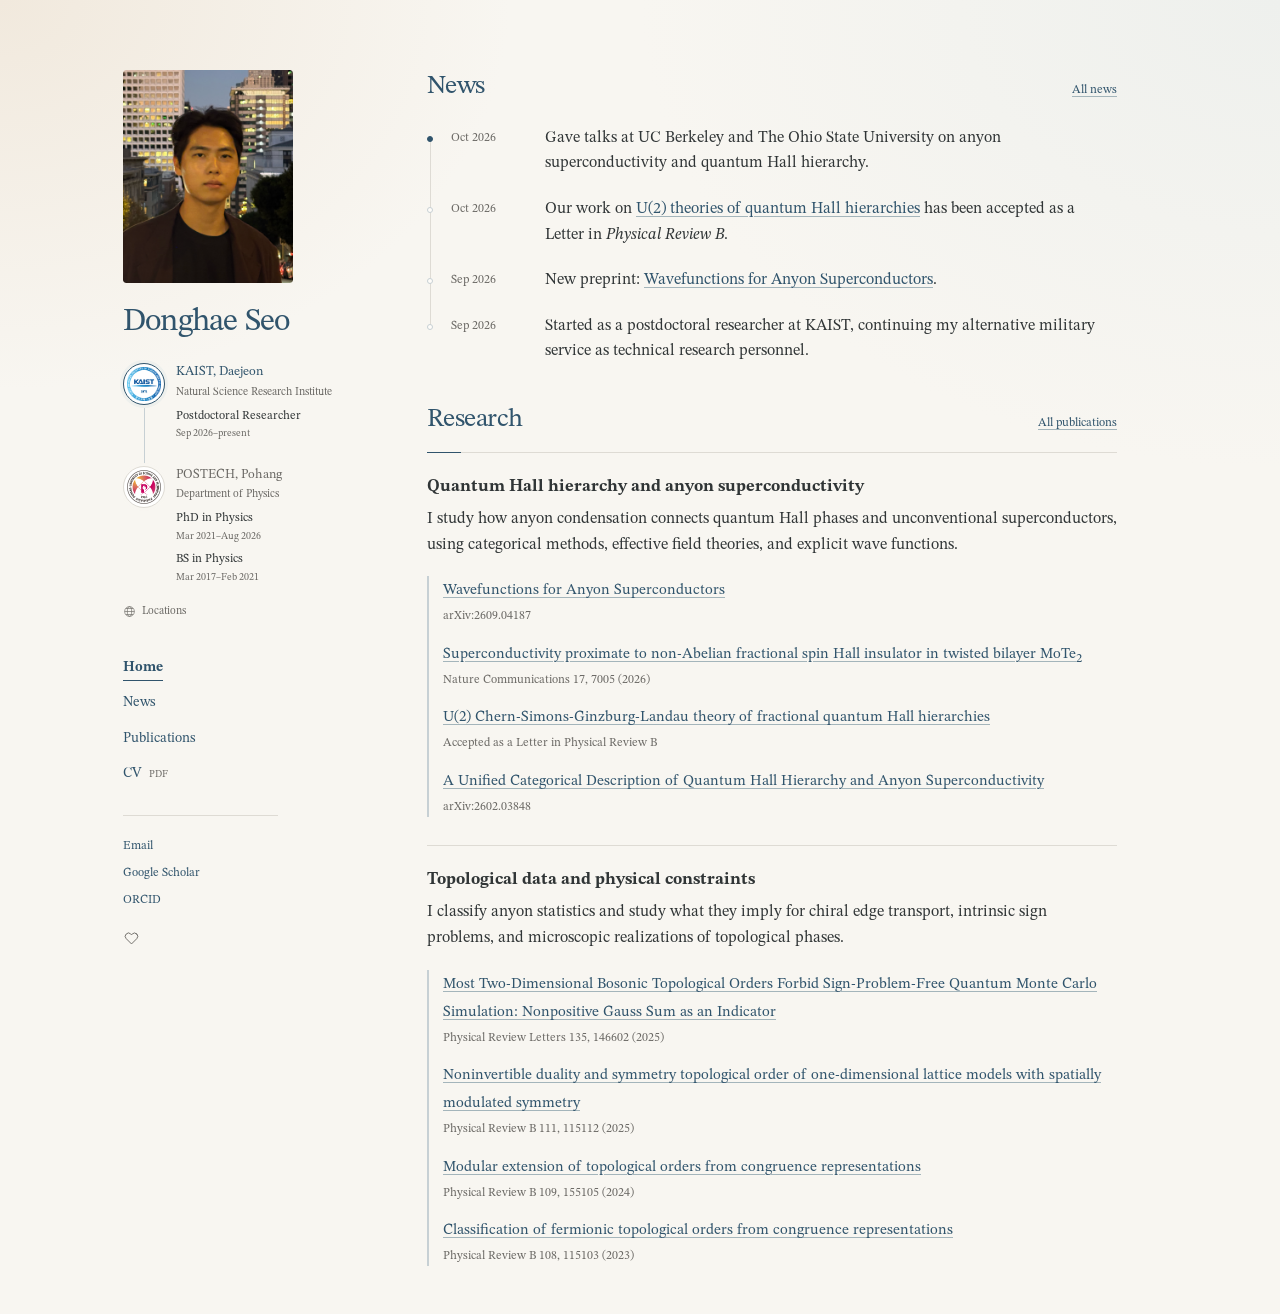
==== index.html @ d4c084c3 "Combine October Berkeley and Ohio State talks and name Kyoto University" ====
<!doctype html>
<html lang="en">
<head>
  <!-- Google tag (gtag.js): G-DH060W1ZBT; initialized once by analytics.js. -->
  <script src="analytics.js?v=5"></script>
  <meta charset="utf-8">
  <meta name="viewport" content="width=device-width, initial-scale=1">
  <meta name="description" content="Donghae Seo is a theoretical physicist at KAIST studying topological phases of matter and the physical consequences of anyon statistics.">
  <title>Donghae Seo</title>
  <link rel="icon" href="data:,">
  <script src="themes.js?v=8"></script>
  <link rel="stylesheet" href="styles.css?v=23">
  <link rel="stylesheet" href="kaist-theme.css?v=13">
  <script defer src="motion.js"></script>
  <script defer src="profile.js?v=3"></script>
  <script defer src="assets/map/d3.v7.9.0.min.js"></script>
  <script defer src="assets/map/topojson-client.v3.1.0.min.js"></script>
  <script defer src="assets/map/land-50m.js"></script>
  <script defer src="assets/map/land-110m.js"></script>
  <script defer src="locations-data.js?v=6"></script>
  <script defer src="locations-layout.js?v=1"></script>
  <script defer src="locations.js?v=2"></script>
</head>
<body>
  <a class="skip-link" href="#main">Skip to content</a>
  <div class="site-layout">
    <header class="identity">
      <div class="profile-heading">
        <details class="photo-disclosure">
          <summary class="photo-trigger" aria-label="Portrait of Donghae Seo — photo location and date" aria-controls="photo-note">
            <img class="profile-photo" src="assets/donghae-seo-san-francisco-2026-profile-4x5.png" alt="Portrait of Donghae Seo" width="1600" height="2000">
          </summary>
          <p class="photo-note" id="photo-note">San Francisco <span class="photo-date">· 2026</span></p>
        </details>
        <div class="profile-details">
          <details class="name-disclosure">
            <summary class="site-name" aria-controls="name-note" aria-label="Donghae Seo — Korean name and pronunciation">Donghae Seo</summary>
            <div class="name-note" id="name-note">
              <p class="name-korean" lang="ko">서동해</p>
              <p class="name-pronunciation" aria-label="Approximate English pronunciation">Donghae <span>“dong-heh”</span><br>Seo <span>“suh”</span></p>
              <div class="name-hint">
                <p>A couple of pronunciation hints:</p>
                <dl class="name-memory">
                  <div><dt>hae</dt><dd>“head” without the <em>d</em></dd></div>
                  <div><dt>Seo</dt><dd>“sun” without the <em>n</em></dd></div>
                </dl>
              </div>
            </div>
          </details>
          <details class="affiliation-history" open>
            <summary class="affiliation-summary">
              <span class="affiliation-current">
                <img src="assets/kaist-emblem.gif" alt="" width="32" height="32">
                <span class="affiliation-current-label"><span class="affiliation-current-school">KAIST, Daejeon</span><span class="affiliation-current-title">Postdoctoral Researcher</span></span>
              </span>
              <span class="affiliation-summary-heading">Affiliations</span>
              <span class="affiliation-more"><span class="affiliation-more-label">More</span><span class="affiliation-less-label">Less</span></span>
            </summary>
            <ol class="affiliations" aria-label="Affiliation timeline: select a color theme">
              <li>
                <span class="affiliation-choice current-affiliation">
                  <span class="affiliation-badge"><img class="affiliation-emblem" src="assets/kaist-emblem.gif" alt="" width="34" height="34"></span>
                  <span class="affiliation-label">
                    <span class="affiliation-school">KAIST, Daejeon</span>
                    <span class="affiliation-unit">Natural Science Research Institute</span>
                    <span class="affiliation-positions">
                      <span class="affiliation-position"><span class="affiliation-title">Postdoctoral Researcher</span><span class="affiliation-period">Sep 2026–present</span></span>
                    </span>
                  </span>
                </span>
              </li>
              <li>
                <span class="affiliation-choice former-affiliation">
                  <span class="affiliation-badge"><img class="affiliation-emblem" src="assets/postech-emblem.png" alt="" width="34" height="34"></span>
                  <span class="affiliation-label">
                    <span class="affiliation-school">POSTECH, Pohang</span>
                    <span class="affiliation-unit">Department of Physics</span>
                    <span class="affiliation-positions">
                      <span class="affiliation-position"><span class="affiliation-title">PhD in Physics</span><span class="affiliation-period">Mar 2021–Aug 2026</span></span>
                      <span class="affiliation-position"><span class="affiliation-title">BS in Physics</span><span class="affiliation-period">Mar 2017–Feb 2021</span></span>
                    </span>
                  </span>
                </span>
              </li>
            </ol>
          </details>
          <details class="location-disclosure">
            <summary class="location-trigger" aria-controls="location-panel">
              <svg viewBox="0 0 24 24" aria-hidden="true"><circle cx="12" cy="12" r="9"/><ellipse cx="12" cy="12" rx="4" ry="9"/><path d="M3 12h18M5 6.5h14M5 17.5h14"/></svg>
              <span>Locations</span>
            </summary>
            <div class="location-panel" id="location-panel">
              <div class="location-heading"><span>Affiliations &amp; visits</span><div class="location-views" aria-label="Map view"><button type="button" data-map-view="map" aria-pressed="true">Map</button><button type="button" data-map-view="globe" aria-pressed="false">Globe</button></div></div>
              <svg class="location-map" viewBox="0 0 320 180" role="group" aria-label="Affiliations and institutions visited in South Korea, Japan, the United Kingdom, and the United States"></svg>
              <div class="location-map-tools"><span class="location-map-caption">Select a dot</span><div class="location-zoom-controls" aria-label="Map zoom"><button class="location-zoom-step location-zoom-out" type="button" aria-label="Zoom out" disabled>−</button><button class="location-zoom" type="button" disabled>World view</button><button class="location-zoom-step location-zoom-in" type="button" aria-label="Zoom in">+</button></div></div>
              <div class="location-legend" aria-label="Filled dots mark affiliations; outlined dots mark visits"><span><i class="legend-affiliation"></i>Affiliations</span><span><i class="legend-visit"></i>Visits</span></div>
              <label class="location-picker-label" for="location-select">Choose an institution</label>
              <select class="location-picker" id="location-select" aria-label="Choose an institution">
                <optgroup label="Affiliations"><option value="kaist">KAIST · Daejeon</option><option value="postech">POSTECH · Pohang</option></optgroup>
              </select>
              <div class="location-status" aria-live="polite"><p class="location-name">KAIST</p><p class="location-city">Daejeon, South Korea</p></div>
              <div class="location-cluster" hidden><div class="location-cluster-heading"><span class="location-cluster-title"></span><button class="location-cluster-close" type="button">Collapse</button></div><ul class="location-cluster-list" aria-label="Institutions in this group"></ul></div>
            </div>
          </details>
          <span class="theme-status" role="status" aria-live="polite"></span>
        </div>
      </div>
      <nav class="site-nav" aria-label="Main navigation">
        <a href="index.html" aria-current="page">Home</a>
        <a href="news.html">News</a>
        <a href="publications.html">Publications</a>
        <a href="assets/Donghae_Seo_CV.pdf">CV <span class="format">PDF</span></a>
      </nav>
      <div class="profile-links" aria-label="Contact and academic profiles">
        <details class="email-disclosure">
          <summary class="email-trigger" aria-controls="email-note" aria-label="Show KAIST email address">Email</summary>
          <div class="email-note" id="email-note">
            <a class="email-address" hidden></a>
            <noscript>donghae.seo [at] kaist.ac.kr</noscript>
          </div>
        </details>
        <a href="https://scholar.google.com/citations?user=h_EDQb0AAAAJ&amp;hl=en">Google Scholar</a>
        <a href="https://orcid.org/0009-0005-3455-2430">ORCID</a>
        <a class="personal-link" href="https://munjungkim.github.io/index.html" aria-label="My wife’s homepage">
          <svg viewBox="0 0 24 24" aria-hidden="true" focusable="false"><path d="M20.5 4.8a5.2 5.2 0 0 0-7.4 0L12 5.9l-1.1-1.1a5.2 5.2 0 0 0-7.4 7.4L12 20.7l8.5-8.5a5.2 5.2 0 0 0 0-7.4Z" stroke-linecap="round" stroke-linejoin="round"/></svg>
        </a>
      </div>
    </header>
    <div class="content-column">
      <main id="main">
        <section id="news" class="news-section" aria-labelledby="news-heading">
          <div class="section-heading">
            <h2 id="news-heading">News</h2>
            <a href="news.html">All news</a>
          </div>
          <ul class="news-list" role="list" aria-labelledby="news-heading">
            <li>
              <time datetime="2026-10">Oct 2026</time>
              <p>Gave talks at UC Berkeley and The Ohio State University on anyon superconductivity and quantum Hall hierarchy.</p>
            </li>
            <li>
              <time datetime="2026-10-05">Oct 2026</time>
              <p>Our work on <a href="https://doi.org/10.1103/fbz5-mbr4">U(2) theories of quantum Hall hierarchies</a> has been accepted as a Letter in <em>Physical Review B</em>.</p>
            </li>
            <li>
              <time datetime="2026-09-03">Sep 2026</time>
              <p>New preprint: <a href="https://arxiv.org/abs/2609.04187">Wavefunctions for Anyon Superconductors</a>.</p>
            </li>
            <li>
              <time datetime="2026-09">Sep 2026</time>
              <p>Started as a postdoctoral researcher at KAIST, continuing my alternative military service as technical research personnel.</p>
            </li>
          </ul>
        </section>

        <section id="research" class="research-section" aria-labelledby="research-heading">
          <div class="section-heading">
            <h2 id="research-heading">Research</h2>
            <a href="publications.html">All publications</a>
          </div>

          <article class="research-project">
            <h3>Quantum Hall hierarchy and anyon superconductivity</h3>
            <p>I study how anyon condensation connects quantum Hall phases and unconventional superconductors, using categorical methods, effective field theories, and explicit wave functions.</p>
            <ul class="research-papers" aria-label="Papers on quantum Hall hierarchy and anyon superconductivity">
              <li>
                <a href="https://arxiv.org/abs/2609.04187">Wavefunctions for Anyon Superconductors</a>
                <span class="paper-meta">arXiv:2609.04187</span>
              </li>
              <li>
                <a href="https://doi.org/10.1038/s41467-026-73777-8">Superconductivity proximate to non-Abelian fractional spin Hall insulator in twisted bilayer MoTe<sub>2</sub></a>
                <span class="paper-meta">Nature Communications 17, 7005 (2026)</span>
              </li>
              <li>
                <a href="https://doi.org/10.1103/fbz5-mbr4">U(2) Chern-Simons-Ginzburg-Landau theory of fractional quantum Hall hierarchies</a>
                <span class="paper-meta">Accepted as a Letter in Physical Review B</span>
              </li>
              <li>
                <a href="https://arxiv.org/abs/2602.03848">A Unified Categorical Description of Quantum Hall Hierarchy and Anyon Superconductivity</a>
                <span class="paper-meta">arXiv:2602.03848</span>
              </li>
            </ul>
          </article>

          <article class="research-project">
            <h3>Topological data and physical constraints</h3>
            <p>I classify anyon statistics and study what they imply for chiral edge transport, intrinsic sign problems, and microscopic realizations of topological phases.</p>
            <ul class="research-papers" aria-label="Papers on topological data and physical constraints">
              <li>
                <a href="https://doi.org/10.1103/c8n5-l11j">Most Two-Dimensional Bosonic Topological Orders Forbid Sign-Problem-Free Quantum Monte Carlo Simulation: Nonpositive Gauss Sum as an Indicator</a>
                <span class="paper-meta">Physical Review Letters 135, 146602 (2025)</span>
              </li>
              <li>
                <a href="https://doi.org/10.1103/PhysRevB.111.115112">Noninvertible duality and symmetry topological order of one-dimensional lattice models with spatially modulated symmetry</a>
                <span class="paper-meta">Physical Review B 111, 115112 (2025)</span>
              </li>
              <li>
                <a href="https://doi.org/10.1103/PhysRevB.109.155105">Modular extension of topological orders from congruence representations</a>
                <span class="paper-meta">Physical Review B 109, 155105 (2024)</span>
              </li>
              <li>
                <a href="https://doi.org/10.1103/PhysRevB.108.115103">Classification of fermionic topological orders from congruence representations</a>
                <span class="paper-meta">Physical Review B 108, 115103 (2023)</span>
              </li>
            </ul>
          </article>
        </section>
      </main>

    </div>
  </div>
</body>
</html>
---- styles.css ----
* { box-sizing: border-box; }
:root {
  color-scheme: light;
  --paper: #f8f6f1;
  --surface: #fffdfa;
  --ink: #303536;
  --muted: #6b6965;
  --link: #30546c;
  --rule: #dedbd4;
  --serif: 'STIX Two Text', 'Times New Roman', serif;
}
html { scroll-padding-top: 30px; }
body {
  margin: 0;
  min-height: 100vh;
  background-color: var(--paper);
  /* Soft light at the page edges echoes the portrait; it fades before the
     longer reading sections and follows the selected affiliation palette. */
  background-image:
    radial-gradient(ellipse 680px 520px at 0 0, #f1e9dd 0%, transparent 75%),
    radial-gradient(ellipse 820px 600px at 100% 0, var(--theme-wash, #eef0ed) 0%, transparent 78%);
  background-size: 100% 700px;
  background-repeat: no-repeat;
  color: var(--ink);
  font: 16px/1.75 var(--serif);
  -webkit-font-smoothing: antialiased;
}
button, input, select, textarea { font-family: inherit; }
a { color: var(--link); text-decoration: underline; text-decoration-color: #9eb2c0; text-underline-offset: 3px; text-decoration-thickness: 1px; }
a:hover { color: #122f43; text-decoration-color: currentColor; }
a:focus-visible { outline: 2px solid var(--link); outline-offset: 5px; }
p { margin: 0 0 18px; }
h1, h2, h3, h4 { color: var(--ink); }
.site-layout { display: grid; grid-template-columns: 220px minmax(0, 690px); gap: 84px; max-width: 1114px; margin: 70px auto 0; padding: 0 40px; }
.identity { position: sticky; top: 56px; align-self: start; }
.photo-disclosure { position: relative; width: fit-content; margin-bottom: 20px; }
.photo-trigger { display: block; overflow: hidden; list-style: none; cursor: pointer; border-radius: 3px; }
.photo-trigger::-webkit-details-marker { display: none; }
.photo-trigger::marker { content: ''; }
.photo-trigger:focus-visible { outline: 2px solid var(--link); outline-offset: 4px; }
.profile-photo { display: block; width: 170px; height: auto; aspect-ratio: 4 / 5; object-fit: cover; object-position: center; border-radius: 3px; margin: 0; }
.photo-note { position: absolute; top: 100%; left: 0; margin: 7px 0 0; color: var(--muted); font-size: 11px; line-height: 1.2; white-space: nowrap; }
.photo-date { white-space: nowrap; }
.profile-details { min-width: 0; }
.name-disclosure { position: relative; width: fit-content; max-width: 100%; margin-bottom: 16px; }
.site-name { display: block; color: var(--ink); font: 400 32px/1.2 var(--serif); letter-spacing: -.035em; white-space: nowrap; list-style: none; cursor: pointer; }
.site-name::-webkit-details-marker { display: none; }
.site-name::marker { content: ""; }
.site-name:hover { color: var(--link); }
.site-name:focus-visible { outline: 2px solid var(--link); outline-offset: 5px; }
.name-note { position: absolute; top: 100%; left: 0; z-index: 3; width: 284px; max-width: calc(100vw - 48px); padding: 14px 16px; border: 1px solid var(--rule); border-radius: 3px; background: var(--surface); box-shadow: 0 4px 14px #26333d12; }
.name-korean { font: 500 17px/1.5 var(--serif); letter-spacing: .08em; margin: 0 0 5px; }
.name-pronunciation { font: 12px/1.7 var(--serif); margin: 0; }
.name-pronunciation span { color: var(--muted); }
.name-hint { margin: 9px 0 0; padding-top: 9px; border-top: 1px solid var(--rule); color: var(--muted); font-size: 12px; line-height: 1.6; }
.name-hint em { color: var(--ink); }
.name-hint p { margin: 0 0 7px; font-size: 11px; }
.name-memory { margin: 0; font-size: 12px; line-height: 1.65; }
.name-memory > div { display: grid; grid-template-columns: 39px 1fr; gap: 6px; margin-top: 3px; }
.name-memory dt { color: var(--ink); }
.name-memory dd { margin: 0; }
.location-disclosure { position: relative; width: fit-content; margin-top: 9px; z-index: 2; }
.location-trigger { display: inline-flex; align-items: center; gap: 6px; min-height: 28px; color: var(--muted); font-size: 11px; cursor: pointer; list-style: none; }
.location-trigger::-webkit-details-marker { display: none; }
.location-trigger::marker { content: ''; }
.location-trigger svg { width: 13px; height: 13px; fill: none; stroke: currentColor; stroke-width: 1.2; }
.location-trigger:hover, .location-disclosure[open] .location-trigger { color: var(--link); }
.location-trigger:focus-visible { outline: 2px solid var(--link); outline-offset: 3px; }
.identity:has(.location-disclosure[open]) { z-index: 10; }
.location-panel { position: fixed; z-index: 20; width: 352px; max-width: calc(100vw - 32px); max-height: calc(100vh - 32px); max-height: calc(100dvh - 32px); overflow-y: auto; overscroll-behavior: contain; padding: 13px 14px 12px; border: 1px solid var(--rule); border-top: 2px solid var(--theme-accent); border-radius: 3px; background: var(--surface); box-shadow: 0 6px 22px #26333d15; }
.location-heading, .location-map-tools { display: flex; align-items: center; justify-content: space-between; gap: 8px; }
.location-heading > span { font-size: 13px; color: var(--ink); }
.location-views { display: inline-flex; padding: 2px; border: 1px solid var(--rule); border-radius: 4px; }
.location-panel button { font-family: inherit; font-size: 11px; line-height: 1.3; cursor: pointer; color: var(--muted); background: none; border: 0; }
.location-views button { min-height: 27px; padding: 5px 9px; border-radius: 2px; }
.location-views button[aria-pressed='true'] { background: var(--theme-wash); color: var(--link); }
.location-map { display: block; width: 100%; height: auto; margin-top: 10px; overflow: hidden; border-radius: 2px; }
.location-map.is-globe { cursor: grab; touch-action: none; }
.location-map.is-globe:active { cursor: grabbing; }
.location-map:focus-visible { outline: 2px solid var(--link); outline-offset: 2px; }
.map-ocean { fill: #f2f1ec; stroke: #dcded8; stroke-width: .7; }
.map-land { fill: #d8dfdc; stroke: #fff; stroke-width: .4; stroke-linejoin: round; }
.map-grid { fill: none; stroke: #d7dcd7; stroke-width: .45; opacity: .85; }
.map-label { font-family: var(--serif); font-size: 10px; fill: #536170; paint-order: stroke; stroke: white; stroke-width: 3px; stroke-linejoin: round; }
.map-marker-button { cursor: pointer; outline: none; }
.map-marker-button:focus-visible .map-marker { stroke: var(--link); stroke-width: 3; }
.map-marker { stroke: white; stroke-width: 1.2; }
.map-halo { fill: none; stroke-width: 1; opacity: .5; }
.location-map-tools { min-height: 26px; margin-bottom: 8px; }
.location-map-caption { color: var(--muted); font-size: 10px; }
.location-zoom-controls { display: flex; align-items: center; gap: 2px; margin-left: auto; flex-shrink: 0; }
.location-panel .location-zoom { min-height: 30px; padding: 3px 5px; color: var(--link); }
.location-panel .location-zoom-step { width: 30px; height: 30px; border: 1px solid var(--rule); border-radius: 3px; font-size: 18px; color: var(--link); }
.location-panel button:disabled { opacity: .35; cursor: default; }
.location-panel button:focus-visible { outline: 2px solid var(--link); outline-offset: 2px; }
.location-zoom:hover { text-decoration: underline; text-underline-offset: 3px; }
.location-legend { display: flex; gap: 14px; margin: 0 0 8px; font-size: 10px; color: var(--muted); }
.location-legend span { display: flex; align-items: center; gap: 5px; }
.location-legend i { display: inline-block; width: 6px; height: 6px; border-radius: 50%; border: 1px solid #577f82; }
.legend-affiliation { background: #577f82; }
.legend-visit { background: var(--surface); }
.location-picker-label { position: absolute; width: 1px; height: 1px; overflow: hidden; clip-path: inset(50%); white-space: nowrap; }
.location-picker { width: 100%; min-height: 36px; padding: 6px 8px; border: 1px solid var(--rule); border-radius: 3px; background: var(--surface); color: var(--ink); font: 12px/1.4 var(--serif); }
.location-picker:focus-visible { outline: 2px solid var(--link); outline-offset: 2px; }
.location-status { margin: 10px 0 0; color: var(--muted); font-size: 11px; line-height: 1.45; }
.location-status p { margin: 0; }
.location-status .location-name { color: var(--ink); font-size: 13px; }
.location-status .location-city { margin-top: 3px; font-size: 10px; }
.location-cluster { margin-top: 12px; padding-top: 10px; border-top: 1px solid var(--rule); }
.location-cluster[hidden] { display: none; }
.location-cluster-heading { display: flex; align-items: center; justify-content: space-between; color: var(--muted); font-size: 11px; }
.location-panel .location-cluster-close { min-height: 28px; color: var(--link); }
.location-cluster-list { list-style: none; margin: 4px 0 0; padding: 0; max-height: 176px; overflow-y: auto; }
.location-panel .location-cluster-list button { display: flex; gap: 8px; align-items: center; text-align: left; width: 100%; min-height: 36px; padding: 5px 6px; color: var(--ink); border-radius: 3px; font-size: 12px; line-height: 1.4; }
.location-cluster-list button:hover, .location-cluster-list button[aria-pressed='true'] { background: var(--theme-wash, #edf3f5); }
.map-marker-hit { fill: transparent; cursor: pointer; }
.site-nav { display: flex; flex-direction: column; align-items: flex-start; gap: 9px; margin-top: 32px; font-size: 14px; }
.site-nav a { text-decoration: none; }
.site-nav a:hover { text-decoration: underline; }
.site-nav a[aria-current="page"] { color: var(--ink); font-weight: 600; }
.site-nav a[aria-current="page"]::after { content: ""; display: block; height: 1px; background: #738895; margin-top: 1px; }
.format { font-size: 10px; color: var(--muted); margin-left: 4px; }
.profile-links { display: flex; flex-direction: column; align-items: flex-start; gap: 6px; margin-top: 27px; padding-top: 20px; border-top: 1px solid var(--rule); width: 155px; font-size: 12px; }
.profile-links a { text-decoration: none; }
.profile-links a:hover { text-decoration: underline; }
.email-disclosure { position: relative; }
.email-trigger { display: block; color: var(--link); list-style: none; cursor: pointer; }
.email-trigger::-webkit-details-marker { display: none; }
.email-trigger::marker { content: ""; }
.email-trigger:hover { text-decoration: underline; text-underline-offset: 3px; }
.email-trigger:focus-visible { outline: 2px solid var(--link); outline-offset: 5px; }
.email-note { position: absolute; top: 100%; left: 0; z-index: 2; width: max-content; max-width: calc(100vw - 48px); padding: 10px 12px; border: 1px solid var(--rule); border-radius: 3px; background: var(--surface); box-shadow: 0 4px 14px #26333d12; }
.email-address { overflow-wrap: anywhere; }
.email-address[hidden] { display: none; }
.content-column { min-width: 0; }
h1 { font: 400 31px/1.25 var(--serif); letter-spacing: -.025em; margin: 0 0 24px; }
.news-section, .research-section { margin-top: 38px; }
.news-section:first-child { margin-top: 0; }
.section-heading { display: flex; justify-content: space-between; align-items: baseline; gap: 20px; padding-bottom: 15px; border-bottom: 1px solid var(--rule); }
h2 { font: 400 26px/1.3 var(--serif); letter-spacing: -.02em; margin: 0; }
.section-heading > a { font-size: 12px; white-space: nowrap; }
.news-list { list-style: none; padding: 0; margin: 20px 0 0; }
.news-list li { display: grid; grid-template-columns: 80px minmax(0, 1fr); gap: 18px; margin-top: 15px; }
.news-list time, .news-date { color: var(--muted); font-size: 12px; line-height: 1.8; padding-top: 2px; white-space: nowrap; }
.news-list p { font-size: 14px; line-height: 1.75; margin: 0; }
.research-project { padding-top: 22px; }
.research-project h3 { font: 600 15px/1.5 var(--serif); margin: 0 0 4px; }
.research-project p { font-size: 14px; line-height: 1.8; margin: 0; }
.research-project + .research-project { margin-top: 28px; border-top: 1px solid var(--rule); }
.research-papers { list-style: none; margin: 18px 0 0; padding: 0 0 0 14px; border-left: 2px solid var(--rule); }
.research-papers li + li { margin-top: 13px; }
.research-papers a { font-size: 13px; line-height: 1.65; }
.paper-meta { display: block; color: var(--muted); font-size: 11px; line-height: 1.7; margin-top: 2px; }
.news-page > h1 { margin-bottom: 32px; }
.news-page .news-year { margin: 0 0 18px; color: var(--link); font: 400 22px/1.3 var(--serif); letter-spacing: -.015em; break-after: avoid; }
:is(.news-page, .news-section) .news-list { margin: 0; padding-left: 24px; }
:is(.news-page, .news-section) .news-list li { position: relative; grid-template-columns: 76px minmax(0, 1fr); gap: 18px; margin: 0; padding: 0 0 26px; }
:is(.news-page, .news-section) .news-list li:last-child { padding-bottom: 0; }
:is(.news-page, .news-section) .news-list li::before { content: ''; box-sizing: border-box; position: absolute; z-index: 1; left: -24px; top: 10px; width: 6px; height: 6px; border: 1px solid var(--theme-soft, var(--rule)); border-radius: 50%; background: var(--surface); }
:is(.news-page, .news-section) .news-list li:not(:last-child)::after { content: ''; position: absolute; left: -21.5px; top: 13px; bottom: -13px; width: 1px; background: var(--rule); }
:is(.news-page, .news-section) .news-list:first-of-type li:first-child::before { border-color: var(--link); background: var(--link); }
:is(.news-page, .news-section) .news-list time { padding-top: 3px; font-size: 12px; line-height: 1.65; font-variant-numeric: tabular-nums; }
.news-page .news-list p { font-size: 16px; line-height: 1.65; }
.news-page .news-list + .news-year { margin-top: 38px; }
.news-section .section-heading { padding-bottom: 0; border-bottom: 0; }
.news-section .section-heading::after { content: none; }
.news-section .news-list { margin-top: 22px; }
.news-section .news-list li { padding-bottom: 20px; }
.news-section .news-list li:last-child { padding-bottom: 0; }
.publication-page > h1 { margin-bottom: 12px; }
.publication-legend { color: var(--muted); font-size: 12px; line-height: 1.65; margin: 0 0 32px; }
.publication-group { display: flex; align-items: center; gap: 16px; margin: 0; color: var(--link); font: 600 14px/1.5 var(--serif); letter-spacing: .02em; }
.publication-group::after { content: ''; height: 1px; flex: 1; min-width: 20px; background: var(--rule); }
.publication-list { list-style: none; padding: 0; margin: 0; }
.publication-list li { margin: 0; padding: 22px 0; }
.publication-list li + li { border-top: 1px solid var(--rule); }
.publication-list h3 { font: 400 18px/1.45 var(--serif); margin: 0 0 7px; }
.publication-list h3 a { color: var(--ink); text-decoration: none; }
.publication-list h3 a:hover, .publication-list h3 a:focus-visible { color: var(--link); text-decoration: underline; }
.publication-list p { font-size: 14px; line-height: 1.6; margin: 0; }
.authors { color: var(--muted); }
.authors strong { font-weight: 600; color: var(--ink); }
.publication-list .venue { padding-top: 5px; font-size: 13px; }
.venue a { text-decoration: none; }
.venue a:hover, .venue a:focus-visible { text-decoration: underline; }
.publication-list + .publication-group { margin-top: 22px; }
sup { font-size: .72em; line-height: 0; }
footer { border-top: 1px solid var(--rule); margin-top: 55px; padding: 18px 0 30px; font-size: 11px; color: var(--muted); }
.personal-link { display: grid; place-items: center; width: 44px; height: 44px; margin-left: -14px; color: var(--muted); }
.personal-link svg { width: 15px; height: 15px; fill: none; stroke: currentColor; stroke-width: 1.5; transition: color 160ms ease, fill 160ms ease; }
.personal-link:hover, .personal-link:focus-visible { color: #a45e74; }
.personal-link:hover svg, .personal-link:focus-visible svg { fill: #a45e7410; }
.personal-link:focus-visible { outline: 2px solid var(--link); outline-offset: 0; border-radius: 3px; }
.skip-link { position: absolute; top: 8px; left: 8px; transform: translateY(-200%); background: var(--surface); padding: 5px 10px; z-index: 2; }
.skip-link:focus { transform: translateY(0); }
.analytics-banner { position: fixed; z-index: 3; bottom: 18px; left: 50%; transform: translateX(-50%); width: min(680px, calc(100% - 32px)); padding: 18px; border: 1px solid var(--rule); background: var(--surface); box-shadow: 0 3px 18px #26333d1a; }
.analytics-banner[hidden] { display: none; }
.analytics-banner p { font-size: 13px; line-height: 1.6; margin: 0 0 12px; }
.analytics-actions { display: flex; flex-wrap: wrap; justify-content: flex-end; gap: 10px; }
.analytics-actions button { border: 1px solid var(--link); border-radius: 3px; padding: 7px 14px; background: var(--surface); color: var(--link); font: 500 13px/1.5 var(--serif); cursor: pointer; }
.analytics-settings { display: block; border: 0; padding: 0; margin-top: 8px; background: none; color: var(--link); text-decoration: underline; text-underline-offset: 3px; font: inherit; cursor: pointer; }
button:focus-visible { outline: 2px solid var(--link); outline-offset: 4px; }
@media (max-width: 1000px) {
  .site-layout { grid-template-columns: 195px minmax(0, 1fr); gap: 46px; padding-inline: 32px; margin-top: 48px; }
  .site-name { font-size: 29px; }
}
@media (max-width: 760px) {
  .site-layout { display: block; max-width: 690px; margin-top: 30px; padding-inline: 24px; }
  .identity { position: static; padding-bottom: 26px; margin-bottom: 32px; border-bottom: 1px solid var(--rule); }
  .profile-heading { display: grid; grid-template-columns: 88px minmax(0, 1fr); gap: 18px; align-items: center; }
  .photo-disclosure { margin-bottom: 0; }
  .photo-disclosure[open] { margin-bottom: 18px; }
  .photo-note { margin-top: 7px; font-size: 10px; width: 88px; white-space: normal; line-height: 1.15; }
  .profile-photo { width: 88px; margin: 0; }
  .name-disclosure { width: 100%; margin-bottom: 8px; }
  .name-note { left: auto; right: 0; }
  .location-disclosure { grid-column: 1 / -1; margin-top: -9px; }
  .location-trigger { min-height: 30px; }
  .location-panel { left: 50% !important; top: 50% !important; transform: translate(-50%, -50%); max-width: calc(100vw - 32px) !important; max-height: calc(100vh - 32px) !important; max-height: calc(100dvh - 32px) !important; }
  .site-name { font-size: 29px; }
  .site-nav { flex-direction: row; flex-wrap: wrap; gap: 6px 20px; margin-top: 16px; font-size: 13px; }
  .site-nav a { padding-block: 4px; }
  .profile-links { flex-direction: row; flex-wrap: wrap; align-items: center; gap: 6px 22px; border: 0; padding: 0; margin-top: 13px; width: auto; font-size: 13px; }
  .profile-links a, .email-trigger { padding-block: 4px; }
  .news-section, .research-section { margin-top: 30px; }
  .section-heading { gap: 12px; }
  h2 { font-size: 24px; }
  .section-heading > a { font-size: 13px; padding-block: 4px; }
  .news-list li { grid-template-columns: 72px minmax(0, 1fr); gap: 12px; }
  .research-project p { font-size: 15px; }
  .research-papers a { font-size: 14px; }
  .paper-meta { font-size: 12px; }
  footer { margin-top: 38px; }
}
@media (max-width: 480px) {
  :is(.news-page, .news-section) .news-list li { grid-template-columns: minmax(0, 1fr); gap: 4px; }
  :is(.news-page, .news-section) .news-list time { padding-top: 0; }
  :is(.news-page, .news-section) .news-list li::before { top: 7px; }
  :is(.news-page, .news-section) .news-list li:not(:last-child)::after { top: 10px; bottom: -10px; }
}
@media (max-width: 360px) {
  .site-layout { padding-inline: 20px; }
  .profile-heading { grid-template-columns: 70px minmax(0, 1fr); gap: 14px; }
  .profile-photo { width: 70px; }
  .photo-note { width: 70px; }
  .site-name { font-size: 26px; }
  h2 { font-size: 22px; }
}
@media print {
  body { background: #fff; }
  .site-layout { display: block; margin: 0; padding: 0; max-width: none; }
  .identity { position: static; margin-bottom: 25px; }
  .site-nav, .profile-links, .skip-link, footer, .analytics-banner, .name-note, .location-disclosure, .photo-note { display: none; }
  .research-project, .news-list li, .publication-list li { break-inside: avoid; }
}
---- kaist-theme.css ----
/* STIX Two Text: official STIX v2.0.2, SIL OFL 1.1.
   University emblems retain their official colors. Site accents are muted
   blue/burgundy adaptations, paired with warm neutral surfaces for the portrait. */
@font-face { font-family: 'STIX Two Text'; src: url('assets/fonts/STIX2Text-Regular.woff2') format('woff2'); font-style: normal; font-weight: 400; font-display: swap; }
@font-face { font-family: 'STIX Two Text'; src: url('assets/fonts/STIX2Text-Bold.woff2') format('woff2'); font-style: normal; font-weight: 600 900; font-display: swap; }
@font-face { font-family: 'STIX Two Text'; src: url('assets/fonts/STIX2Text-Italic.woff2') format('woff2'); font-style: italic; font-weight: 400; font-display: swap; }
@font-face { font-family: 'STIX Two Text'; src: url('assets/fonts/STIX2Text-BoldItalic.woff2') format('woff2'); font-style: italic; font-weight: 600 900; font-display: swap; }
:root {
  --ink: #303536; --muted: #6b6965;
  --theme-accent: #30546c; --theme-hover: #203f52; --theme-underline: #a4b5bb;
  --theme-rule: #dedbd4; --theme-soft: #c7d0d4; --theme-wash: #eef0ed;
  --link: var(--theme-accent); --rule: var(--theme-rule);
}
a { text-decoration-color: var(--theme-underline); }
a:hover { color: var(--theme-hover); transition: color 180ms ease, text-decoration-color 180ms ease; }
.site-name, h1, h2 { color: var(--theme-accent); }
.site-name { letter-spacing: -.025em; }
.site-name:hover { color: var(--theme-hover); transition: color 180ms ease; }
.news-list p { font-size: 16px; line-height: 1.6; }
.research-project h3 { font: 600 17px/1.4 var(--serif); margin-bottom: 7px; }
.research-project p { font-size: 16px; line-height: 1.65; }
.research-papers a { font-size: 15px; line-height: 1.55; }
.paper-meta { font-size: 12px; }
.authors strong { font-weight: 600; }
.affiliation-history { min-width: 0; }
.affiliation-summary { display: none; }
.affiliations { --affiliation-gap: 17px; position: relative; display: flex; flex-direction: column; gap: var(--affiliation-gap); list-style: none; padding: 0; margin: 18px 0 0; }
.affiliations li { position: relative; }
.affiliations li:not(:last-child)::before { content: ''; position: absolute; top: 25px; left: 21px; width: 1px; height: calc(100% + var(--affiliation-gap)); background: var(--theme-soft); }
.affiliation-choice { position: relative; display: grid; grid-template-columns: 42px minmax(0, 1fr); align-items: start; gap: 11px; width: 100%; padding: 4px 0; border: 0; background: none; color: var(--muted); text-align: left; font: 13px/1.45 var(--serif); cursor: pointer; }
.affiliation-choice:hover, .affiliation-choice[aria-pressed='true'] { color: var(--theme-accent); }
.affiliation-badge { display: grid; place-items: center; width: 42px; height: 42px; border-radius: 50%; border: 1px solid var(--theme-rule); background: #fff; box-shadow: 0 0 0 3px var(--paper); }
.affiliation-emblem { display: block; width: 34px; height: 34px; object-fit: contain; }
.affiliation-choice[aria-pressed='true'] .affiliation-badge { border-color: var(--theme-accent); box-shadow: 0 0 0 3px var(--theme-wash); }
.affiliation-label { display: flex; flex-direction: column; gap: 3px; }
.affiliation-school { font-weight: 500; }
.affiliation-unit { color: var(--muted); font-size: 11px; line-height: 1.45; }
.affiliation-positions { display: flex; flex-direction: column; gap: 8px; margin-top: 4px; }
.affiliation-position { display: flex; flex-direction: column; gap: 1px; }
.affiliation-title { color: var(--ink); font-size: 12px; }
.affiliation-period { font-size: 10px; color: var(--muted); font-variant-numeric: tabular-nums; white-space: nowrap; }
.theme-status { position: absolute; width: 1px; height: 1px; padding: 0; margin: -1px; overflow: hidden; clip-path: inset(50%); white-space: nowrap; border: 0; }
.site-nav { margin-top: 27px; }
.site-nav a { position: relative; }
.site-nav a::after { content: ''; display: block; height: 1px; margin-top: 1px; background: var(--theme-accent); transform: scaleX(0); transform-origin: left; transition: transform 180ms ease; }
.site-nav a:hover { text-decoration: none; }
.site-nav a:hover::after, .site-nav a:focus-visible::after, .site-nav a[aria-current='page']::after { transform: scaleX(1); background: var(--theme-accent); }
.site-nav a[aria-current='page'] { color: var(--theme-accent); }
.section-heading { position: relative; }
.section-heading::after { content: ''; position: absolute; bottom: -1px; left: 0; width: 34px; height: 1px; background: var(--theme-accent); }
.research-papers { border-left-color: var(--theme-soft); }
.research-project:hover .research-papers { border-left-color: var(--theme-accent); transition: border-color 180ms ease; }
.name-note, .email-note { border-top: 2px solid var(--theme-accent); }
.content-column { padding-bottom: 48px; }
/* Animate painted colors rather than discrete custom properties. Keeping this
   click-enabled avoids transitions while the initial stylesheets load. */
.theme-transitions :is(a, h1, h2, .site-name, .affiliation-choice, .affiliation-badge, .affiliation-more, .affiliation-current-school, .profile-links, .identity, .section-heading, .research-papers, .research-project, .name-note, .email-note),
.theme-transitions .section-heading::after, .theme-transitions .affiliations li::before {
  transition: color 480ms ease, background-color 480ms ease, border-color 480ms ease, text-decoration-color 480ms ease, box-shadow 480ms ease;
}
.theme-transitions .site-nav a::after { transition: background-color 480ms ease, transform 180ms ease; }
/* Let the longer career history scroll with the page on shorter screens. */
@media (min-width: 761px) and (max-height: 900px) {
  .identity { position: static; padding-bottom: 32px; }
}
@media (max-width: 760px) {
  .profile-heading { align-items: center; }
  .profile-details { display: contents; }
  .name-disclosure { min-width: 0; margin-bottom: 0; }
  .profile-photo { margin-top: 0; }
  .affiliation-history { grid-column: 1 / -1; }
  .affiliation-summary { display: flex; align-items: center; justify-content: space-between; gap: 16px; min-height: 44px; list-style: none; cursor: pointer; }
  .affiliation-summary::-webkit-details-marker { display: none; }
  .affiliation-summary::marker { content: ''; }
  .affiliation-summary:focus-visible { outline: 2px solid var(--theme-accent); outline-offset: 4px; }
  .affiliation-current { display: flex; align-items: center; gap: 10px; min-width: 0; }
  .affiliation-current img { width: 32px; height: 32px; object-fit: contain; flex: none; }
  .affiliation-current-label { display: flex; flex-direction: column; gap: 1px; }
  .affiliation-current-school { color: var(--theme-accent); font-size: 13px; }
  .affiliation-current-title { color: var(--muted); font-size: 12px; }
  .affiliation-summary-heading { display: none; font-size: 13px; color: var(--muted); }
  .affiliation-more { display: inline-flex; align-items: center; gap: 8px; flex: none; color: var(--theme-accent); font-size: 12px; }
  .affiliation-more::after { content: ''; width: 5px; height: 5px; border-right: 1px solid currentColor; border-bottom: 1px solid currentColor; transform: translateY(-2px) rotate(45deg); transition: transform 180ms ease; }
  .affiliation-less-label { display: none; }
  .affiliation-history[open] .affiliation-current, .affiliation-history[open] .affiliation-more-label { display: none; }
  .affiliation-history[open] .affiliation-summary-heading, .affiliation-history[open] .affiliation-less-label { display: inline; }
  .affiliation-history[open] .affiliation-more::after { transform: translateY(1px) rotate(225deg); }
  .affiliations { --affiliation-gap: 14px; margin-top: 4px; }
  .affiliation-history[open] .affiliations { animation: affiliation-reveal 220ms ease; }
  .affiliations li:not(:last-child)::before { left: 18px; top: 22px; }
  .affiliation-choice { grid-template-columns: 36px minmax(0, 1fr); gap: 10px; }
  .affiliation-badge { width: 36px; height: 36px; }
  .affiliation-emblem { width: 30px; height: 30px; }
  .affiliation-period { font-size: 10px; }
  .content-column { padding-bottom: 30px; }
  .site-nav { margin-top: 16px; }
  .research-papers a { font-size: 15px; }
}
@keyframes affiliation-reveal { from { opacity: .5; transform: translateY(-4px); } to { opacity: 1; transform: translateY(0); } }
@media (prefers-reduced-motion: reduce) {
  *, *::before, *::after { animation: none !important; transition: none !important; scroll-behavior: auto !important; }
}
@media print { .theme-status { display: none; } }
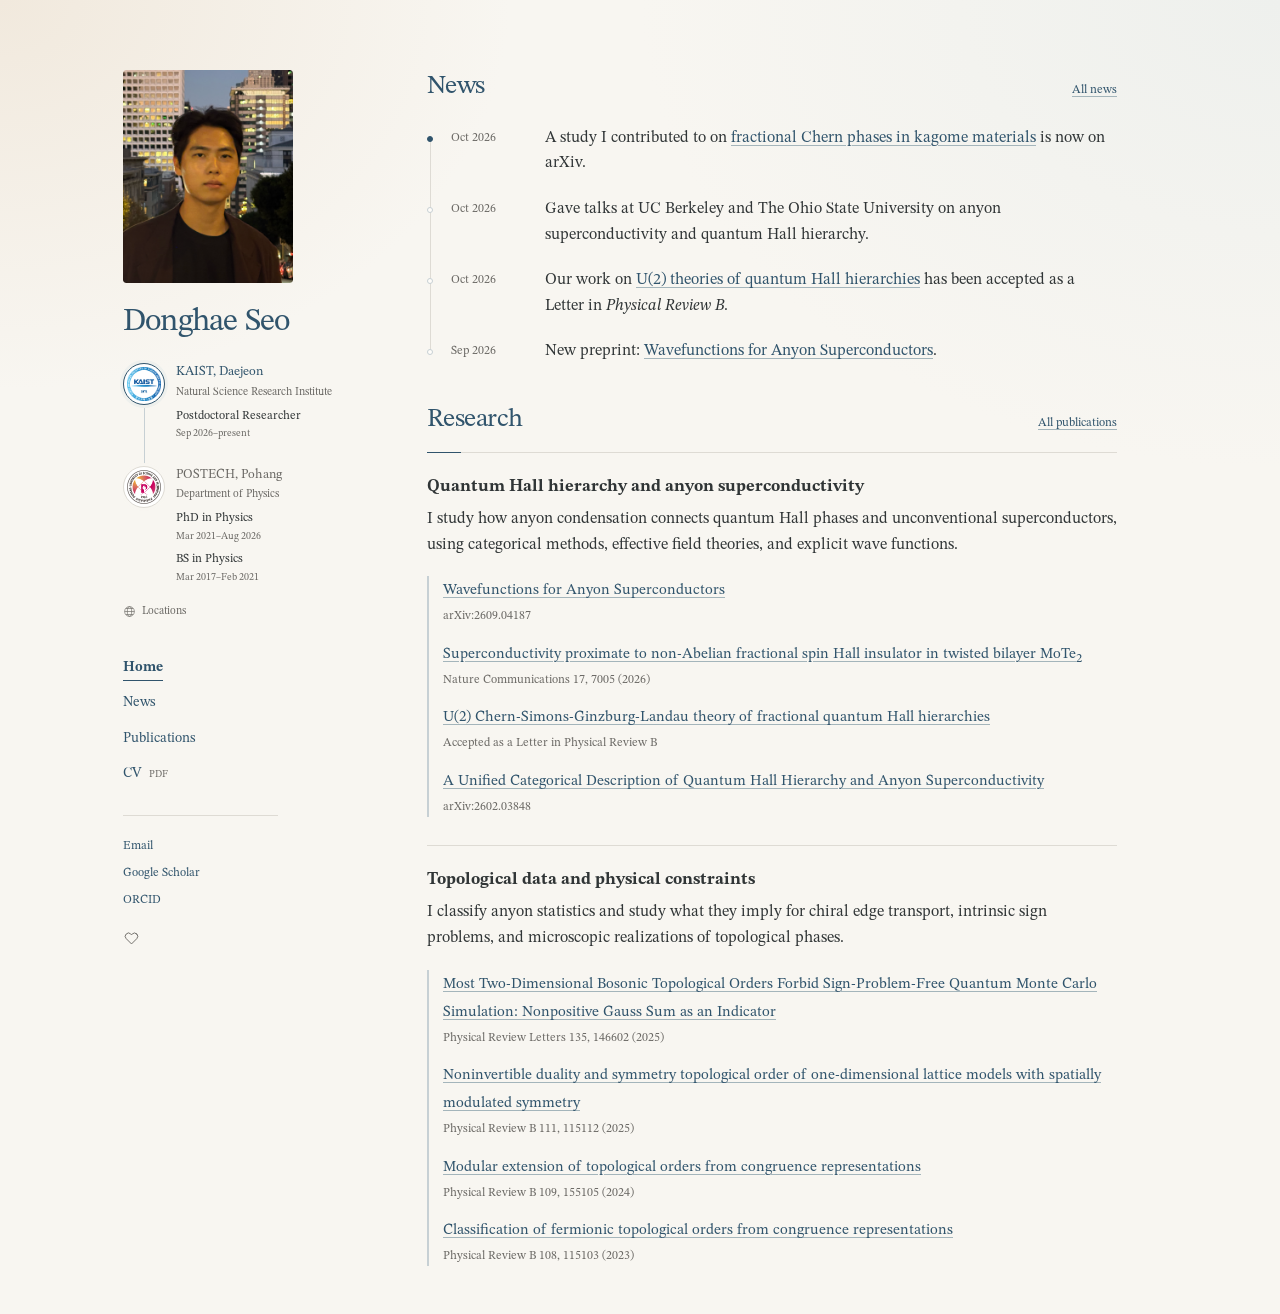
==== commit e355d9b3: "Announce kagome preprint and update CV with OSU seminar" ====
--- a/index.html
+++ b/index.html
@@ -135,6 +135,10 @@
           </div>
           <ul class="news-list" role="list" aria-labelledby="news-heading">
             <li>
+              <time datetime="2026-10-17">Oct 2026</time>
+              <p>A study I contributed to on <a href="https://arxiv.org/abs/2610.24633">fractional Chern phases in kagome materials</a> is now on arXiv.</p>
+            </li>
+            <li>
               <time datetime="2026-10">Oct 2026</time>
               <p>Gave talks at UC Berkeley and The Ohio State University on anyon superconductivity and quantum Hall hierarchy.</p>
             </li>
@@ -145,10 +149,6 @@
             <li>
               <time datetime="2026-09-03">Sep 2026</time>
               <p>New preprint: <a href="https://arxiv.org/abs/2609.04187">Wavefunctions for Anyon Superconductors</a>.</p>
-            </li>
-            <li>
-              <time datetime="2026-09">Sep 2026</time>
-              <p>Started as a postdoctoral researcher at KAIST, continuing my alternative military service as technical research personnel.</p>
             </li>
           </ul>
         </section>
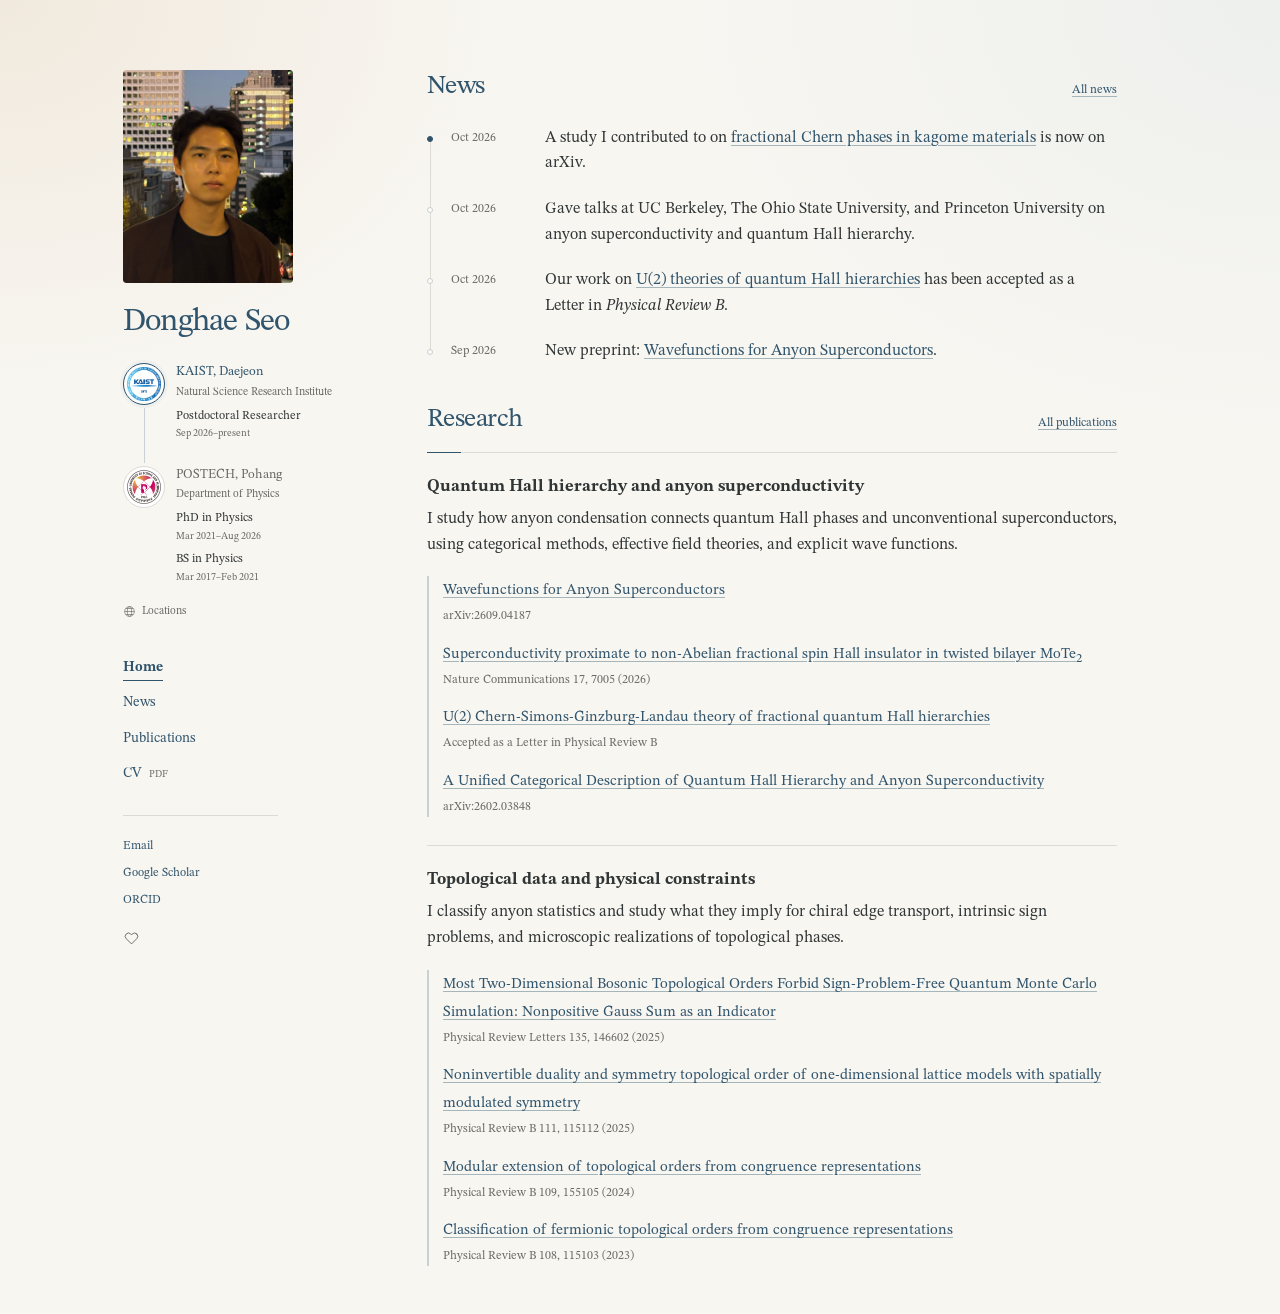
==== commit 9bfa4774: "Add Princeton talk and group matching CV presentations" ====
--- a/index.html
+++ b/index.html
@@ -140,7 +140,7 @@
             </li>
             <li>
               <time datetime="2026-10">Oct 2026</time>
-              <p>Gave talks at UC Berkeley and The Ohio State University on anyon superconductivity and quantum Hall hierarchy.</p>
+              <p>Gave talks at UC Berkeley, The Ohio State University, and Princeton University on anyon superconductivity and quantum Hall hierarchy.</p>
             </li>
             <li>
               <time datetime="2026-10-05">Oct 2026</time>
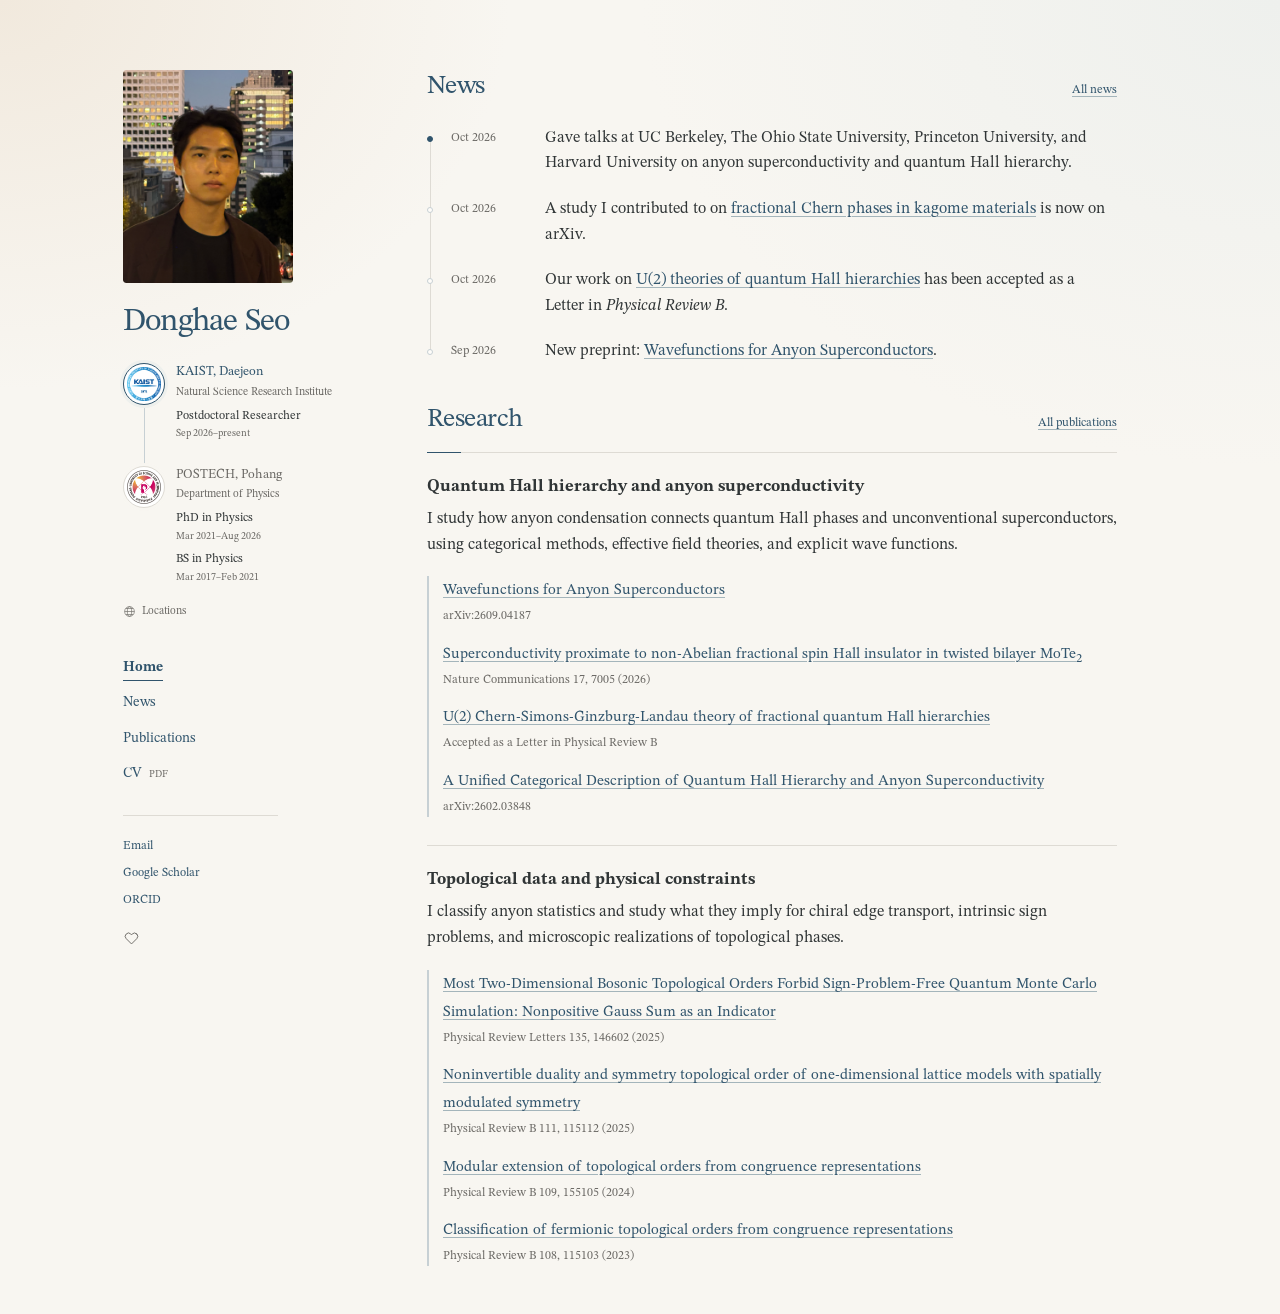
==== commit 4d212968: "Add Harvard talk to October news and CV" ====
--- a/index.html
+++ b/index.html
@@ -135,12 +135,12 @@
           </div>
           <ul class="news-list" role="list" aria-labelledby="news-heading">
             <li>
+              <time datetime="2026-10">Oct 2026</time>
+              <p>Gave talks at UC Berkeley, The Ohio State University, Princeton University, and Harvard University on anyon superconductivity and quantum Hall hierarchy.</p>
+            </li>
+            <li>
               <time datetime="2026-10-17">Oct 2026</time>
               <p>A study I contributed to on <a href="https://arxiv.org/abs/2610.24633">fractional Chern phases in kagome materials</a> is now on arXiv.</p>
-            </li>
-            <li>
-              <time datetime="2026-10">Oct 2026</time>
-              <p>Gave talks at UC Berkeley, The Ohio State University, and Princeton University on anyon superconductivity and quantum Hall hierarchy.</p>
             </li>
             <li>
               <time datetime="2026-10-05">Oct 2026</time>
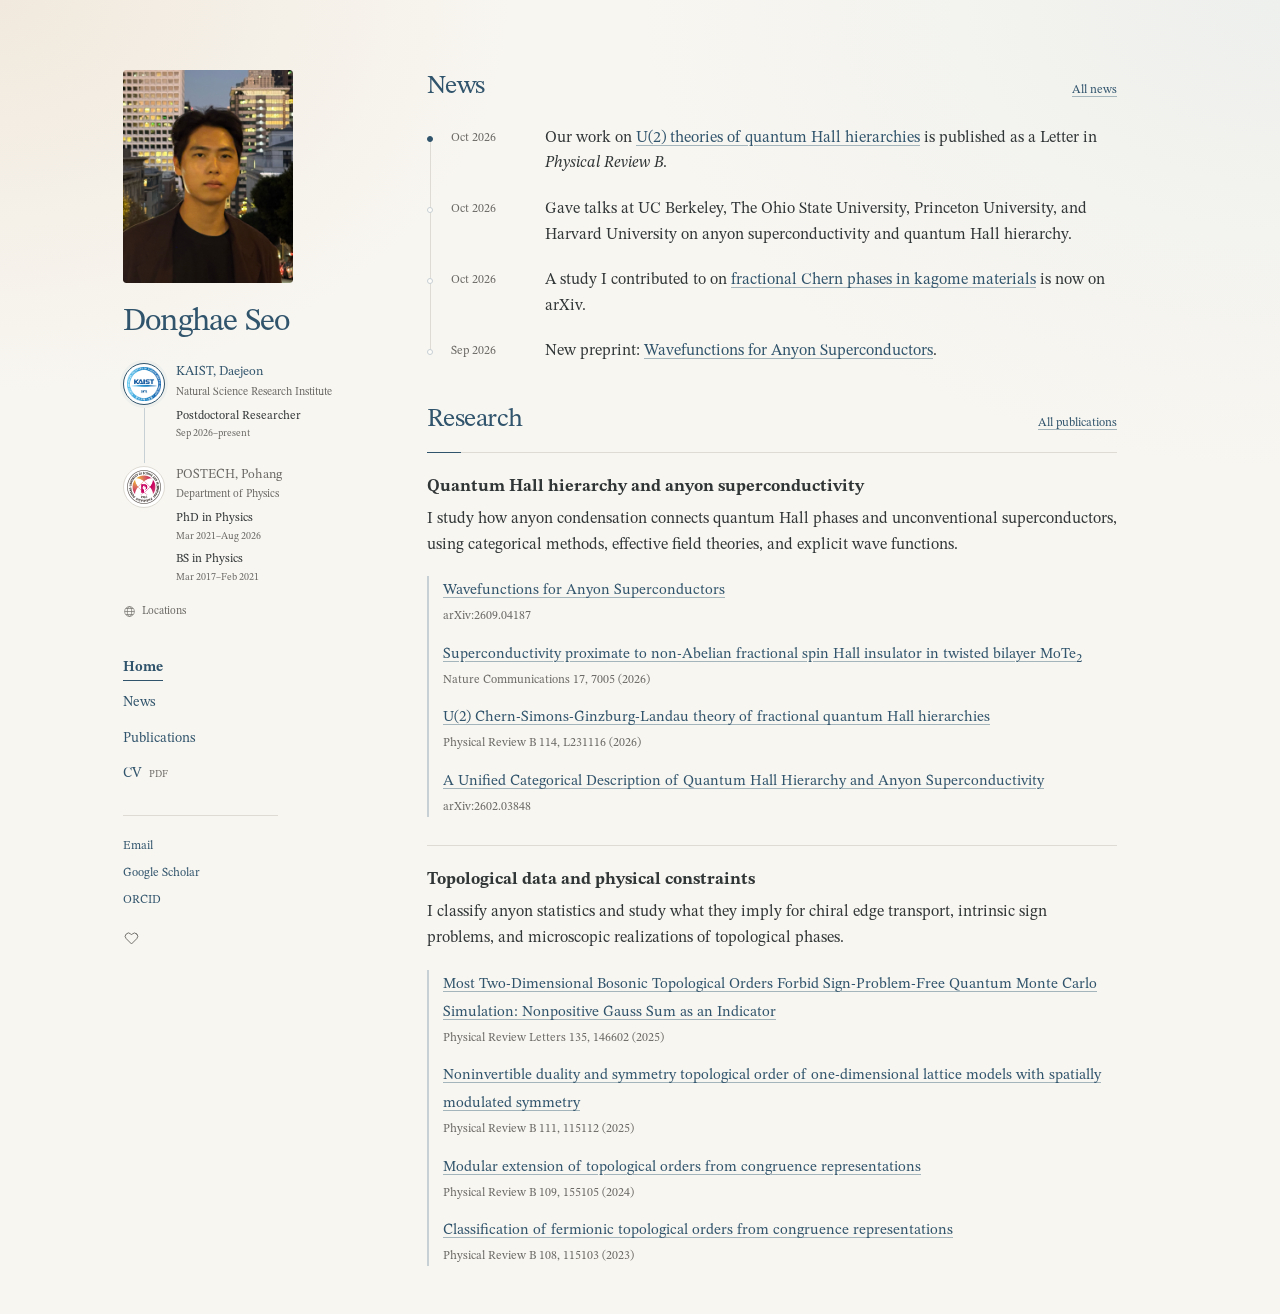
==== commit 182f9675: "Update U(2) paper publication and CV" ====
--- a/index.html
+++ b/index.html
@@ -135,16 +135,16 @@
           </div>
           <ul class="news-list" role="list" aria-labelledby="news-heading">
             <li>
+              <time datetime="2026-10-30">Oct 2026</time>
+              <p>Our work on <a href="https://doi.org/10.1103/fbz5-mbr4">U(2) theories of quantum Hall hierarchies</a> is published as a Letter in <em>Physical Review B</em>.</p>
+            </li>
+            <li>
               <time datetime="2026-10">Oct 2026</time>
               <p>Gave talks at UC Berkeley, The Ohio State University, Princeton University, and Harvard University on anyon superconductivity and quantum Hall hierarchy.</p>
             </li>
             <li>
               <time datetime="2026-10-17">Oct 2026</time>
               <p>A study I contributed to on <a href="https://arxiv.org/abs/2610.24633">fractional Chern phases in kagome materials</a> is now on arXiv.</p>
-            </li>
-            <li>
-              <time datetime="2026-10-05">Oct 2026</time>
-              <p>Our work on <a href="https://doi.org/10.1103/fbz5-mbr4">U(2) theories of quantum Hall hierarchies</a> has been accepted as a Letter in <em>Physical Review B</em>.</p>
             </li>
             <li>
               <time datetime="2026-09-03">Sep 2026</time>
@@ -173,7 +173,7 @@
               </li>
               <li>
                 <a href="https://doi.org/10.1103/fbz5-mbr4">U(2) Chern-Simons-Ginzburg-Landau theory of fractional quantum Hall hierarchies</a>
-                <span class="paper-meta">Accepted as a Letter in Physical Review B</span>
+                <span class="paper-meta">Physical Review B 114, L231116 (2026)</span>
               </li>
               <li>
                 <a href="https://arxiv.org/abs/2602.03848">A Unified Categorical Description of Quantum Hall Hierarchy and Anyon Superconductivity</a>
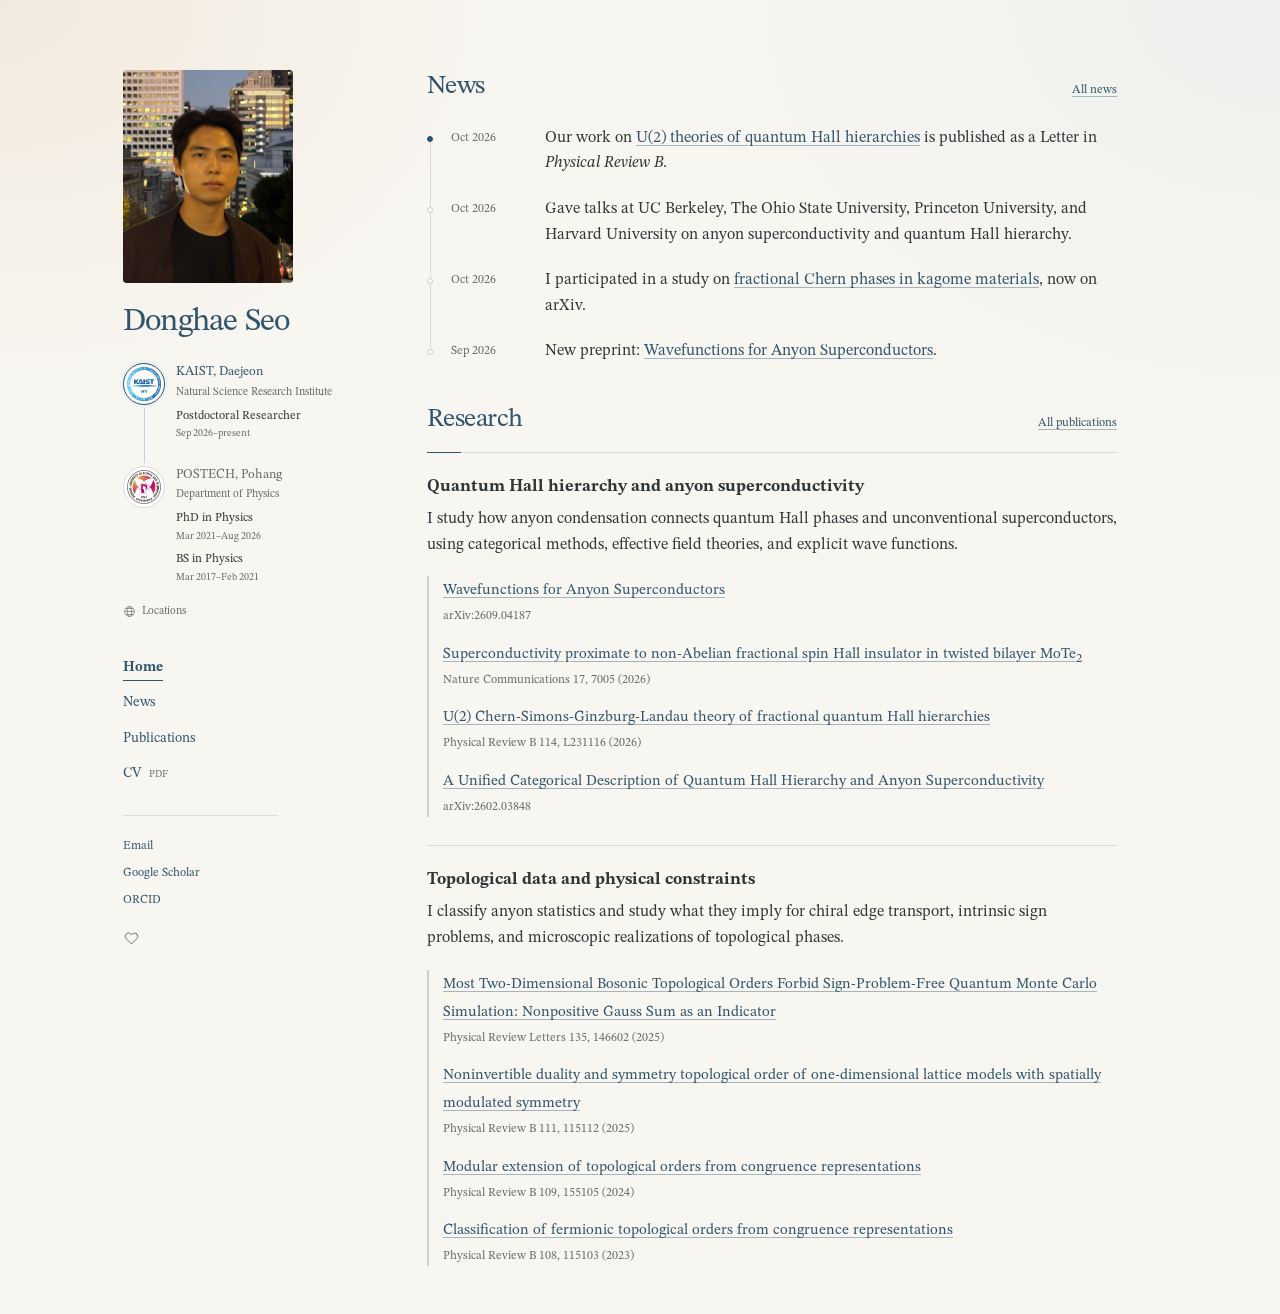
==== commit ce171da8: "Soften participation wording in kagome preprint news" ====
--- a/index.html
+++ b/index.html
@@ -144,7 +144,7 @@
             </li>
             <li>
               <time datetime="2026-10-17">Oct 2026</time>
-              <p>A study I contributed to on <a href="https://arxiv.org/abs/2610.24633">fractional Chern phases in kagome materials</a> is now on arXiv.</p>
+              <p>I participated in a study on <a href="https://arxiv.org/abs/2610.24633">fractional Chern phases in kagome materials</a>, now on arXiv.</p>
             </li>
             <li>
               <time datetime="2026-09-03">Sep 2026</time>
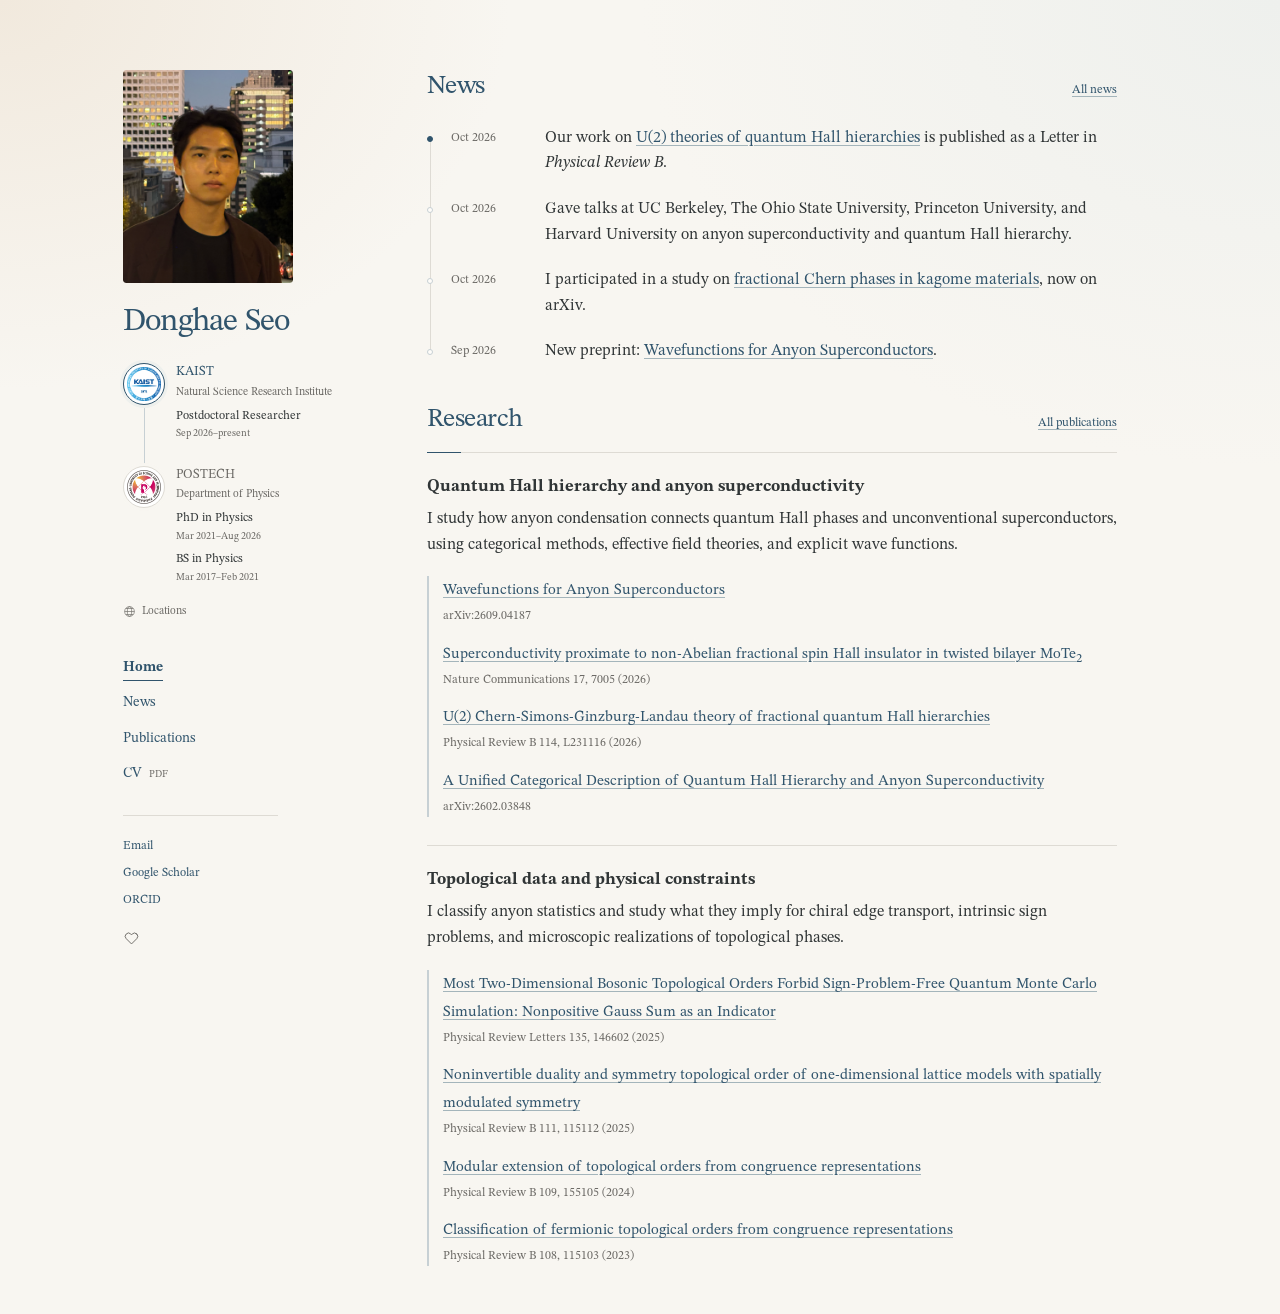
==== commit 595f7a78: "Remove city names from profile affiliation labels" ====
--- a/index.html
+++ b/index.html
@@ -8,7 +8,7 @@
   <meta name="description" content="Donghae Seo is a theoretical physicist at KAIST studying topological phases of matter and the physical consequences of anyon statistics.">
   <title>Donghae Seo</title>
   <link rel="icon" href="data:,">
-  <script src="themes.js?v=8"></script>
+  <script src="themes.js?v=9"></script>
   <link rel="stylesheet" href="styles.css?v=23">
   <link rel="stylesheet" href="kaist-theme.css?v=13">
   <script defer src="motion.js"></script>
@@ -51,7 +51,7 @@
             <summary class="affiliation-summary">
               <span class="affiliation-current">
                 <img src="assets/kaist-emblem.gif" alt="" width="32" height="32">
-                <span class="affiliation-current-label"><span class="affiliation-current-school">KAIST, Daejeon</span><span class="affiliation-current-title">Postdoctoral Researcher</span></span>
+                <span class="affiliation-current-label"><span class="affiliation-current-school">KAIST</span><span class="affiliation-current-title">Postdoctoral Researcher</span></span>
               </span>
               <span class="affiliation-summary-heading">Affiliations</span>
               <span class="affiliation-more"><span class="affiliation-more-label">More</span><span class="affiliation-less-label">Less</span></span>
@@ -61,7 +61,7 @@
                 <span class="affiliation-choice current-affiliation">
                   <span class="affiliation-badge"><img class="affiliation-emblem" src="assets/kaist-emblem.gif" alt="" width="34" height="34"></span>
                   <span class="affiliation-label">
-                    <span class="affiliation-school">KAIST, Daejeon</span>
+                    <span class="affiliation-school">KAIST</span>
                     <span class="affiliation-unit">Natural Science Research Institute</span>
                     <span class="affiliation-positions">
                       <span class="affiliation-position"><span class="affiliation-title">Postdoctoral Researcher</span><span class="affiliation-period">Sep 2026–present</span></span>
@@ -73,7 +73,7 @@
                 <span class="affiliation-choice former-affiliation">
                   <span class="affiliation-badge"><img class="affiliation-emblem" src="assets/postech-emblem.png" alt="" width="34" height="34"></span>
                   <span class="affiliation-label">
-                    <span class="affiliation-school">POSTECH, Pohang</span>
+                    <span class="affiliation-school">POSTECH</span>
                     <span class="affiliation-unit">Department of Physics</span>
                     <span class="affiliation-positions">
                       <span class="affiliation-position"><span class="affiliation-title">PhD in Physics</span><span class="affiliation-period">Mar 2021–Aug 2026</span></span>
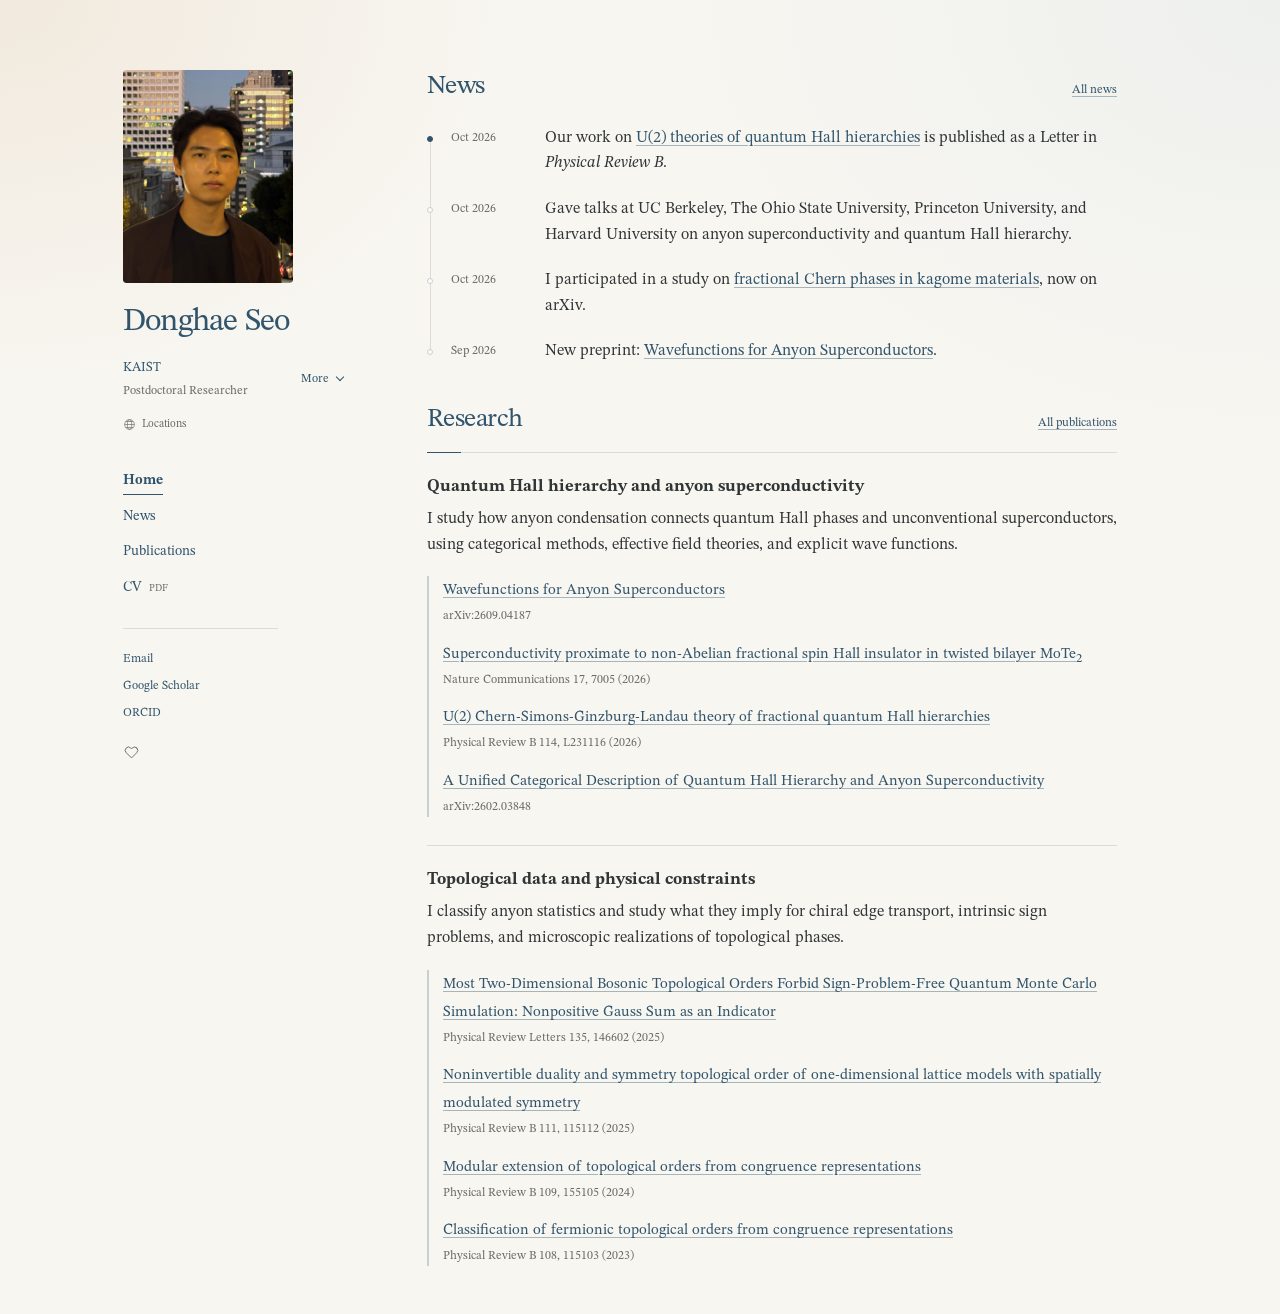
==== commit 13393899: "Collapse affiliation history by default on all screens" ====
--- a/index.html
+++ b/index.html
@@ -8,9 +8,9 @@
   <meta name="description" content="Donghae Seo is a theoretical physicist at KAIST studying topological phases of matter and the physical consequences of anyon statistics.">
   <title>Donghae Seo</title>
   <link rel="icon" href="data:,">
-  <script src="themes.js?v=9"></script>
+  <script src="themes.js?v=10"></script>
   <link rel="stylesheet" href="styles.css?v=23">
-  <link rel="stylesheet" href="kaist-theme.css?v=13">
+  <link rel="stylesheet" href="kaist-theme.css?v=14">
   <script defer src="motion.js"></script>
   <script defer src="profile.js?v=3"></script>
   <script defer src="assets/map/d3.v7.9.0.min.js"></script>
@@ -47,10 +47,9 @@
               </div>
             </div>
           </details>
-          <details class="affiliation-history" open>
+          <details class="affiliation-history">
             <summary class="affiliation-summary">
               <span class="affiliation-current">
-                <img src="assets/kaist-emblem.gif" alt="" width="32" height="32">
                 <span class="affiliation-current-label"><span class="affiliation-current-school">KAIST</span><span class="affiliation-current-title">Postdoctoral Researcher</span></span>
               </span>
               <span class="affiliation-summary-heading">Affiliations</span>
--- a/kaist-theme.css
+++ b/kaist-theme.css
@@ -23,8 +23,23 @@
 .paper-meta { font-size: 12px; }
 .authors strong { font-weight: 600; }
 .affiliation-history { min-width: 0; }
-.affiliation-summary { display: none; }
-.affiliations { --affiliation-gap: 17px; position: relative; display: flex; flex-direction: column; gap: var(--affiliation-gap); list-style: none; padding: 0; margin: 18px 0 0; }
+.affiliation-summary { display: flex; align-items: center; justify-content: space-between; gap: 16px; min-height: 44px; list-style: none; cursor: pointer; }
+.affiliation-summary::-webkit-details-marker { display: none; }
+.affiliation-summary::marker { content: ''; }
+.affiliation-summary:focus-visible { outline: 2px solid var(--theme-accent); outline-offset: 4px; }
+.affiliation-current { display: flex; align-items: center; gap: 10px; min-width: 0; }
+.affiliation-current-label { display: flex; flex-direction: column; gap: 1px; }
+.affiliation-current-school { color: var(--theme-accent); font-size: 13px; }
+.affiliation-current-title { color: var(--muted); font-size: 12px; }
+.affiliation-summary-heading { display: none; font-size: 13px; color: var(--muted); }
+.affiliation-more { display: inline-flex; align-items: center; gap: 8px; flex: none; color: var(--theme-accent); font-size: 12px; }
+.affiliation-more::after { content: ''; width: 5px; height: 5px; border-right: 1px solid currentColor; border-bottom: 1px solid currentColor; transform: translateY(-2px) rotate(45deg); transition: transform 180ms ease; }
+.affiliation-less-label { display: none; }
+.affiliation-history[open] .affiliation-current, .affiliation-history[open] .affiliation-more-label { display: none; }
+.affiliation-history[open] .affiliation-summary-heading, .affiliation-history[open] .affiliation-less-label { display: inline; }
+.affiliation-history[open] .affiliation-more::after { transform: translateY(1px) rotate(225deg); }
+.affiliations { --affiliation-gap: 17px; position: relative; display: flex; flex-direction: column; gap: var(--affiliation-gap); list-style: none; padding: 0; margin: 4px 0 0; }
+.affiliation-history[open] .affiliations { animation: affiliation-reveal 220ms ease; }
 .affiliations li { position: relative; }
 .affiliations li:not(:last-child)::before { content: ''; position: absolute; top: 25px; left: 21px; width: 1px; height: calc(100% + var(--affiliation-gap)); background: var(--theme-soft); }
 .affiliation-choice { position: relative; display: grid; grid-template-columns: 42px minmax(0, 1fr); align-items: start; gap: 11px; width: 100%; padding: 4px 0; border: 0; background: none; color: var(--muted); text-align: left; font: 13px/1.45 var(--serif); cursor: pointer; }
@@ -69,24 +84,7 @@
   .name-disclosure { min-width: 0; margin-bottom: 0; }
   .profile-photo { margin-top: 0; }
   .affiliation-history { grid-column: 1 / -1; }
-  .affiliation-summary { display: flex; align-items: center; justify-content: space-between; gap: 16px; min-height: 44px; list-style: none; cursor: pointer; }
-  .affiliation-summary::-webkit-details-marker { display: none; }
-  .affiliation-summary::marker { content: ''; }
-  .affiliation-summary:focus-visible { outline: 2px solid var(--theme-accent); outline-offset: 4px; }
-  .affiliation-current { display: flex; align-items: center; gap: 10px; min-width: 0; }
-  .affiliation-current img { width: 32px; height: 32px; object-fit: contain; flex: none; }
-  .affiliation-current-label { display: flex; flex-direction: column; gap: 1px; }
-  .affiliation-current-school { color: var(--theme-accent); font-size: 13px; }
-  .affiliation-current-title { color: var(--muted); font-size: 12px; }
-  .affiliation-summary-heading { display: none; font-size: 13px; color: var(--muted); }
-  .affiliation-more { display: inline-flex; align-items: center; gap: 8px; flex: none; color: var(--theme-accent); font-size: 12px; }
-  .affiliation-more::after { content: ''; width: 5px; height: 5px; border-right: 1px solid currentColor; border-bottom: 1px solid currentColor; transform: translateY(-2px) rotate(45deg); transition: transform 180ms ease; }
-  .affiliation-less-label { display: none; }
-  .affiliation-history[open] .affiliation-current, .affiliation-history[open] .affiliation-more-label { display: none; }
-  .affiliation-history[open] .affiliation-summary-heading, .affiliation-history[open] .affiliation-less-label { display: inline; }
-  .affiliation-history[open] .affiliation-more::after { transform: translateY(1px) rotate(225deg); }
   .affiliations { --affiliation-gap: 14px; margin-top: 4px; }
-  .affiliation-history[open] .affiliations { animation: affiliation-reveal 220ms ease; }
   .affiliations li:not(:last-child)::before { left: 18px; top: 22px; }
   .affiliation-choice { grid-template-columns: 36px minmax(0, 1fr); gap: 10px; }
   .affiliation-badge { width: 36px; height: 36px; }
